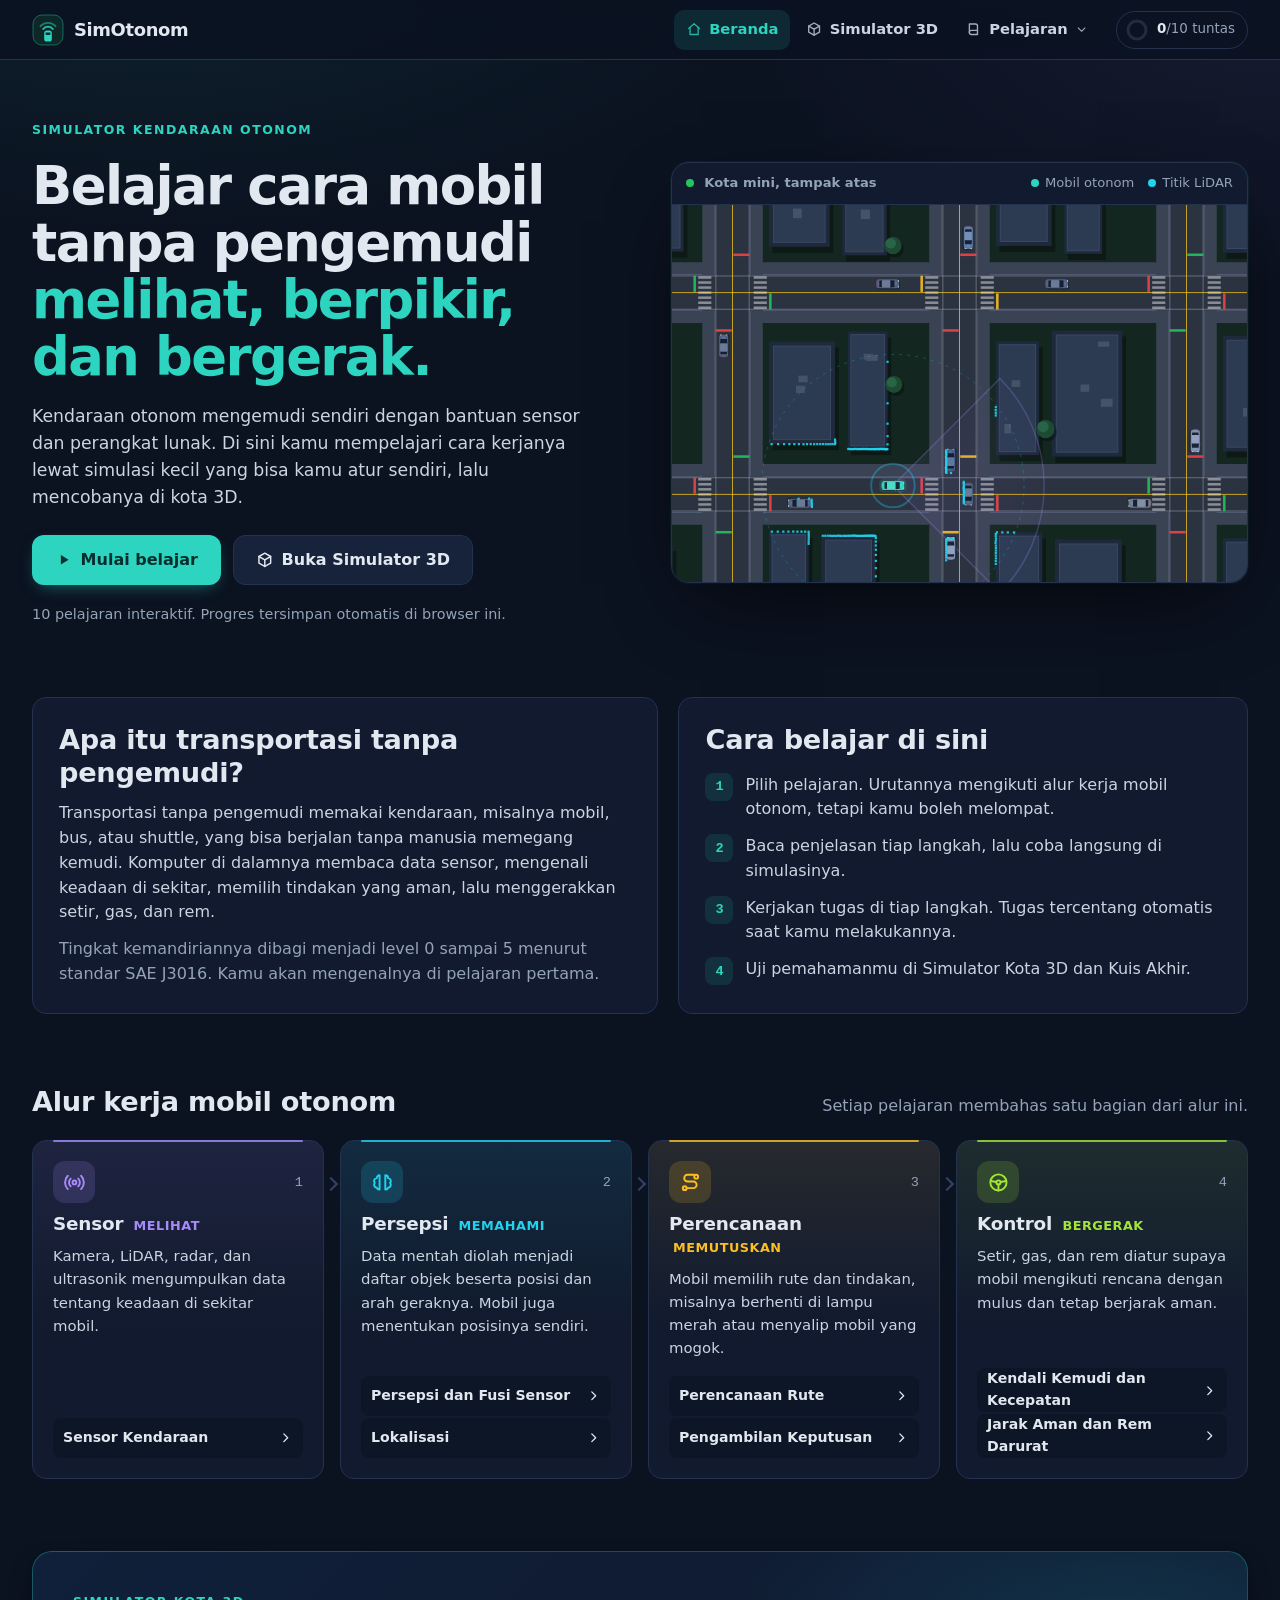
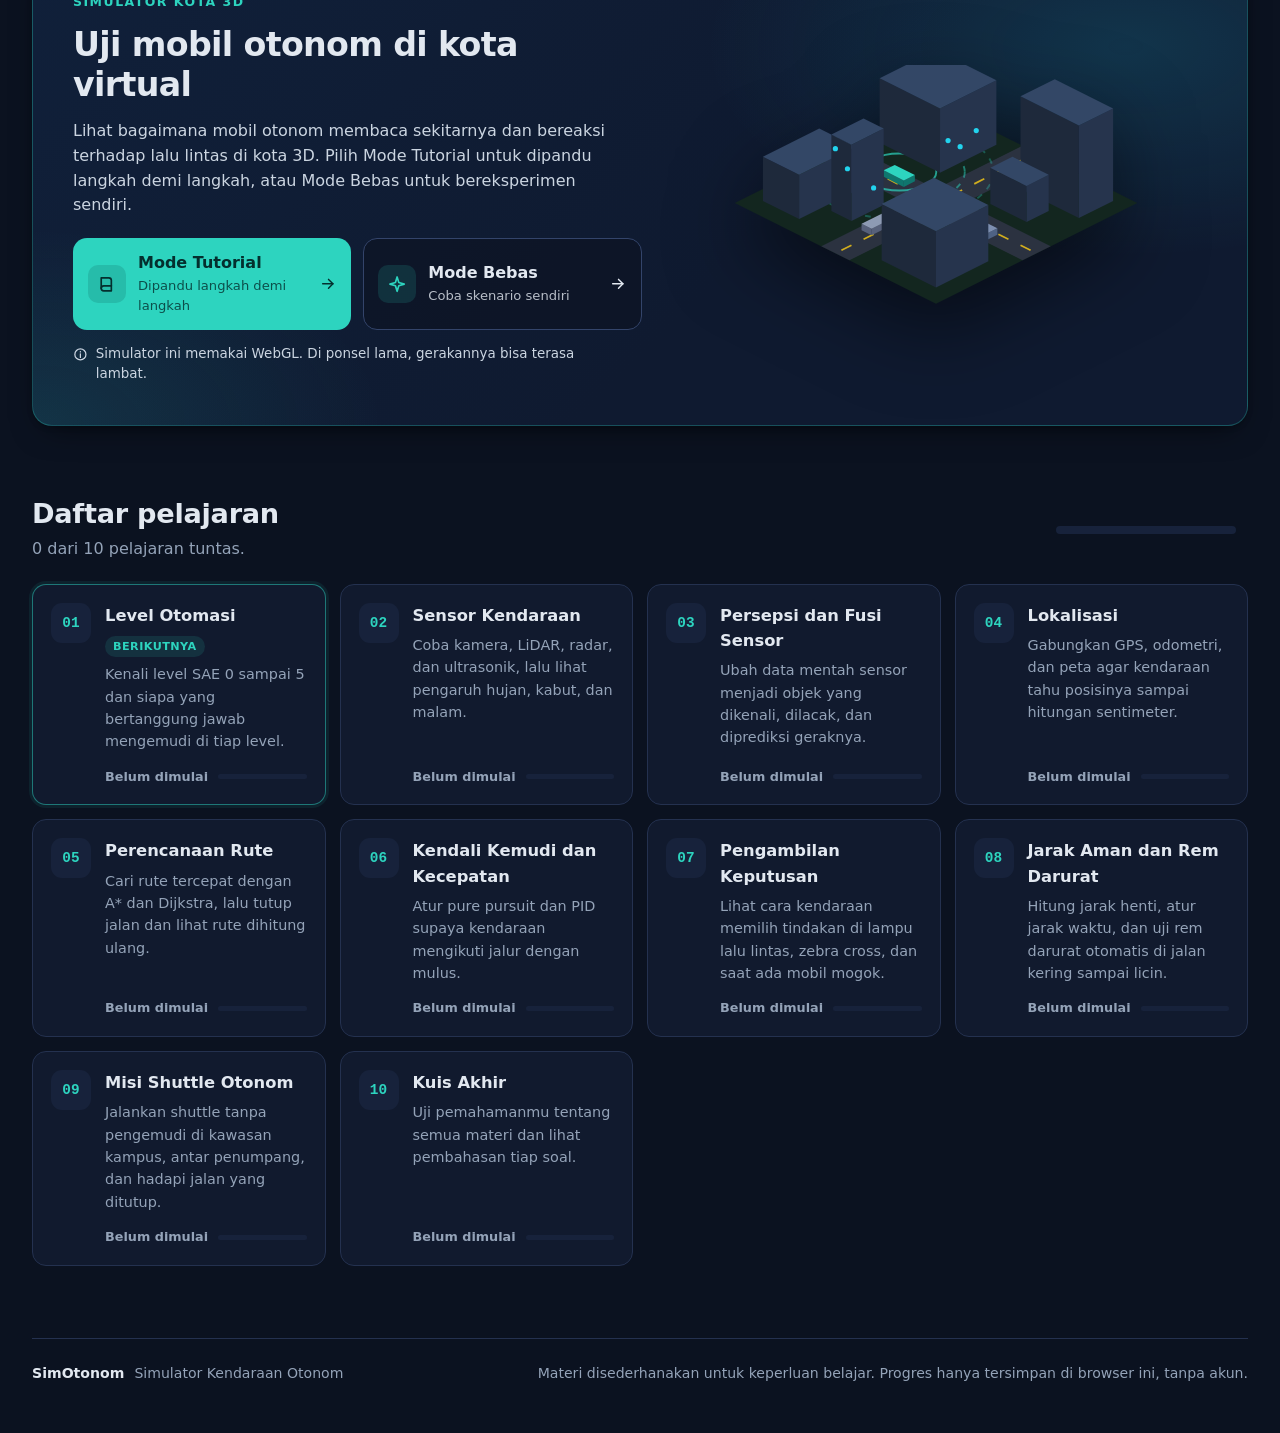
==== index.html @ 91563fdd "Tambah situs SimOtonom (tahap build awal) Situs statis tutorial simulator transportasi tanpa pengemu" ====
<!doctype html>
<html lang="id">
  <head>
    <meta charset="utf-8" />
    <meta name="viewport" content="width=device-width, initial-scale=1, viewport-fit=cover" />
    <title>SimOtonom · Simulator Kendaraan Otonom</title>
    <meta name="description" content="Belajar cara mobil tanpa pengemudi melihat, berpikir, dan bergerak lewat simulasi interaktif di browser." />
    <meta name="theme-color" content="#0b1220" />
    <meta name="color-scheme" content="dark" />
    <link rel="icon" type="image/svg+xml" href="favicon.svg" />
    <link rel="stylesheet" href="css/style.css" />
    <script type="module" src="js/main.js"></script>
  </head>
  <body data-route="home">
    <a class="skip-link" href="#main">Langsung ke konten</a>
    <header class="app-header" id="app-header"></header>
    <main class="app-main" id="main" tabindex="-1"></main>
    <div class="toast-region" id="toasts" aria-live="polite"></div>
    <noscript>
      <div class="noscript">SimOtonom butuh JavaScript. Aktifkan JavaScript di browser kamu lalu muat ulang halaman ini.</div>
    </noscript>
  </body>
</html>
---- css/style.css ----
/* SimOtonom: gaya bersama untuk seluruh situs.
   Tema gelap bergaya ruang kendali. Variabel di :root dipakai semua halaman dan pelajaran. */

:root {
  --bg: #0b1220;
  --panel: #111a2e;
  --raised: #17223b;
  --border: #24314f;
  --text: #e2e8f0;
  --muted: #94a3b8;
  --accent: #2dd4bf;
  --accent-ink: #042f2e;
  --warn: #f59e0b;
  --danger: #ef4444;
  --ok: #22c55e;
  --kamera: #a78bfa;
  --lidar: #22d3ee;
  --radar: #fbbf24;
  --ultrasonik: #a3e635;
  --radius: 14px;
  --radius-sm: 10px;
  --shadow: 0 12px 32px -14px rgba(0, 0, 0, 0.7), 0 2px 6px -2px rgba(0, 0, 0, 0.35);
  --font: system-ui, -apple-system, 'Segoe UI', Roboto, 'Helvetica Neue', Arial, sans-serif;
  --mono: ui-monospace, 'SF Mono', Menlo, Consolas, 'Liberation Mono', monospace;
  --header-h: 60px;

  /* turunan */
  --border-strong: #33446a;
  --text-soft: #cbd5e1;
  --accent-soft: rgba(45, 212, 191, 0.12);
  --page-pad: clamp(16px, 3vw, 32px);
  --content-w: 1320px;
}

/* ---------- dasar ---------- */

*,
*::before,
*::after {
  box-sizing: border-box;
}

html {
  -webkit-text-size-adjust: 100%;
  text-size-adjust: 100%;
  scroll-padding-top: calc(var(--header-h) + 12px);
}

body {
  margin: 0;
  min-height: 100dvh;
  background:
    radial-gradient(1100px 520px at 12% -8%, rgba(45, 212, 191, 0.09), transparent 60%),
    radial-gradient(900px 480px at 100% 0%, rgba(167, 139, 250, 0.07), transparent 60%),
    var(--bg);
  background-attachment: fixed;
  color: var(--text);
  font-family: var(--font);
  font-size: 16px;
  line-height: 1.55;
  -webkit-font-smoothing: antialiased;
  -moz-osx-font-smoothing: grayscale;
}

body[data-route='sim'] {
  overflow: hidden;
}

img,
svg,
canvas {
  display: block;
}

a {
  color: var(--accent);
  text-underline-offset: 3px;
}

button,
input,
select {
  font: inherit;
  color: inherit;
}

h1,
h2,
h3,
h4 {
  margin: 0;
  line-height: 1.2;
  letter-spacing: -0.01em;
}

p {
  margin: 0;
}

:focus-visible {
  outline: 2px solid var(--accent);
  outline-offset: 2px;
  border-radius: 6px;
}

h1:focus,
h2:focus,
.app-main:focus {
  outline: none;
}

::selection {
  background: rgba(45, 212, 191, 0.35);
}

.icon {
  flex: none;
  width: 1.1em;
  height: 1.1em;
}

.visually-hidden {
  position: absolute !important;
  width: 1px;
  height: 1px;
  padding: 0;
  margin: -1px;
  overflow: hidden;
  clip: rect(0 0 0 0);
  white-space: nowrap;
  border: 0;
}

.muted {
  color: var(--muted);
}

.mono {
  font-family: var(--mono);
}

.text-accent {
  color: var(--accent);
}

.eyebrow {
  font-size: 0.78rem;
  font-weight: 700;
  letter-spacing: 0.12em;
  text-transform: uppercase;
  color: var(--accent);
}

kbd {
  display: inline-flex;
  align-items: center;
  justify-content: center;
  min-width: 1.6em;
  padding: 1px 6px;
  border: 1px solid var(--border-strong);
  border-bottom-width: 2px;
  border-radius: 6px;
  background: rgba(11, 18, 32, 0.6);
  color: var(--text-soft);
  font-family: var(--mono);
  font-size: 0.74rem;
  line-height: 1.4;
}

.skip-link {
  position: absolute;
  left: 12px;
  top: -60px;
  z-index: 200;
  padding: 10px 14px;
  border-radius: var(--radius-sm);
  background: var(--accent);
  color: var(--accent-ink);
  font-weight: 700;
  text-decoration: none;
}

.skip-link:focus {
  top: 10px;
}

.noscript {
  margin: 40px auto;
  max-width: 520px;
  padding: 20px;
  border: 1px solid var(--border);
  border-radius: var(--radius);
  background: var(--panel);
  text-align: center;
}

/* ---------- tombol ---------- */

.btn {
  display: inline-flex;
  align-items: center;
  justify-content: center;
  gap: 8px;
  min-height: 40px;
  padding: 0 16px;
  border: 1px solid transparent;
  border-radius: var(--radius-sm);
  background: none;
  font-size: 0.94rem;
  font-weight: 600;
  line-height: 1.1;
  text-decoration: none;
  white-space: nowrap;
  cursor: pointer;
  user-select: none;
  -webkit-user-select: none;
  -webkit-tap-highlight-color: transparent;
  transition:
    background-color 0.15s ease,
    border-color 0.15s ease,
    color 0.15s ease,
    transform 0.1s ease,
    box-shadow 0.15s ease;
}

.btn:active:not(:disabled) {
  transform: translateY(1px);
}

.btn:disabled {
  opacity: 0.45;
  cursor: not-allowed;
}

.btn-primary {
  background: var(--accent);
  color: var(--accent-ink);
  box-shadow: 0 6px 18px -8px rgba(45, 212, 191, 0.65);
}

.btn-primary:hover:not(:disabled) {
  background: #5eead4;
}

.btn-secondary {
  background: var(--raised);
  border-color: var(--border);
  color: var(--text);
}

.btn-secondary:hover:not(:disabled) {
  border-color: var(--border-strong);
  background: #1c2946;
}

.btn-ghost {
  color: var(--text-soft);
}

.btn-ghost:hover:not(:disabled) {
  background: var(--raised);
  color: var(--text);
}

.btn-danger {
  background: rgba(239, 68, 68, 0.12);
  border-color: rgba(239, 68, 68, 0.4);
  color: #fca5a5;
}

.btn-danger:hover:not(:disabled) {
  background: rgba(239, 68, 68, 0.2);
}

.btn-sm {
  padding: 0 12px;
  font-size: 0.86rem;
}

.btn-lg {
  min-height: 50px;
  padding: 0 22px;
  font-size: 1rem;
  border-radius: 12px;
}

.btn kbd {
  margin-left: 2px;
}

.btn-hold {
  touch-action: none;
}

.btn-hold.is-held {
  border-color: var(--accent);
  background: var(--accent-soft);
  color: var(--accent);
}

.link-btn {
  padding: 0;
  border: 0;
  background: none;
  color: var(--text-soft);
  text-align: left;
  cursor: pointer;
  text-decoration: underline;
  text-decoration-color: rgba(148, 163, 184, 0.4);
  text-underline-offset: 3px;
}

.link-btn:hover {
  color: var(--accent);
}

/* ---------- header ---------- */

.app-header {
  position: sticky;
  top: 0;
  z-index: 60;
  height: var(--header-h);
  border-bottom: 1px solid var(--border);
  background: rgba(11, 18, 32, 0.86);
  backdrop-filter: saturate(150%) blur(12px);
  -webkit-backdrop-filter: saturate(150%) blur(12px);
}

.header-inner {
  display: flex;
  align-items: center;
  gap: 16px;
  height: 100%;
  max-width: 1560px;
  margin: 0 auto;
  padding: 0 var(--page-pad);
}

.brand {
  display: inline-flex;
  align-items: center;
  gap: 10px;
  flex: none;
  min-height: 40px;
  color: var(--text);
  text-decoration: none;
}

.brand-name {
  font-size: 1.12rem;
  font-weight: 800;
  letter-spacing: -0.02em;
}

.header-context {
  display: flex;
  align-items: center;
  gap: 8px;
  min-width: 0;
  flex: 1;
  padding-left: 16px;
  border-left: 1px solid var(--border);
  color: var(--muted);
  font-size: 0.88rem;
  white-space: nowrap;
}

.header-context:empty {
  border-left-color: transparent;
}

.crumb-title {
  overflow: hidden;
  text-overflow: ellipsis;
  color: var(--text);
  font-weight: 600;
}

.crumb-sep {
  opacity: 0.6;
}

.main-nav {
  display: flex;
  align-items: center;
  gap: 4px;
}

.nav-link {
  display: inline-flex;
  align-items: center;
  gap: 7px;
  min-height: 40px;
  padding: 0 12px;
  border: 0;
  border-radius: var(--radius-sm);
  background: none;
  color: var(--text-soft);
  font-size: 0.92rem;
  font-weight: 600;
  text-decoration: none;
  cursor: pointer;
}

.nav-link .icon {
  opacity: 0.8;
}

.nav-link:hover {
  background: var(--raised);
  color: var(--text);
}

.nav-link.is-active {
  background: var(--accent-soft);
  color: var(--accent);
}

.nav-lessons .icon-chevronDown {
  width: 0.9em;
  height: 0.9em;
  transition: transform 0.15s ease;
}

.nav-lessons[aria-expanded='true'] .icon-chevronDown {
  transform: rotate(180deg);
}

.header-progress {
  display: inline-flex;
  align-items: center;
  gap: 8px;
  flex: none;
  padding: 6px 12px 6px 8px;
  border: 1px solid var(--border);
  border-radius: 999px;
  color: var(--muted);
  font-size: 0.84rem;
}

.header-progress strong {
  color: var(--text);
}

.menu-toggle {
  display: none;
  align-items: center;
  justify-content: center;
  width: 44px;
  height: 44px;
  border: 1px solid var(--border);
  border-radius: var(--radius-sm);
  background: var(--raised);
  color: var(--text);
  font-size: 1.2rem;
  cursor: pointer;
}

.nav-panel {
  position: absolute;
  top: calc(var(--header-h) - 4px);
  right: var(--page-pad);
  width: 360px;
  max-height: calc(100dvh - var(--header-h) - 24px);
  overflow: auto;
  padding: 10px;
  border: 1px solid var(--border);
  border-radius: var(--radius);
  background: var(--panel);
  box-shadow: 0 24px 60px -12px rgba(0, 0, 0, 0.75);
  animation: pop-in 0.16s ease;
}

.nav-panel-links {
  display: none;
  padding-bottom: 8px;
  margin-bottom: 6px;
  border-bottom: 1px solid var(--border);
}

.nav-panel-link {
  display: flex;
  align-items: center;
  gap: 10px;
  min-height: 44px;
  padding: 0 10px;
  border-radius: var(--radius-sm);
  color: var(--text);
  font-weight: 600;
  text-decoration: none;
}

.nav-panel-link:hover {
  background: var(--raised);
}

.nav-panel-title {
  padding: 6px 10px 6px;
  color: var(--muted);
  font-size: 0.74rem;
  font-weight: 700;
  letter-spacing: 0.1em;
  text-transform: uppercase;
}

.nav-lesson-list {
  margin: 0;
  padding: 0;
  list-style: none;
}

.nav-lesson {
  display: flex;
  align-items: center;
  gap: 12px;
  min-height: 44px;
  padding: 6px 10px;
  border-radius: var(--radius-sm);
  color: var(--text-soft);
  text-decoration: none;
}

.nav-lesson:hover {
  background: var(--raised);
  color: var(--text);
}

.nav-lesson.is-current {
  background: var(--accent-soft);
  color: var(--accent);
}

.nav-lesson-num {
  display: grid;
  place-items: center;
  flex: none;
  width: 28px;
  height: 28px;
  border-radius: 8px;
  background: var(--raised);
  color: var(--muted);
  font-family: var(--mono);
  font-size: 0.76rem;
}

.nav-lesson.is-done .nav-lesson-num {
  background: rgba(34, 197, 94, 0.16);
  color: var(--ok);
}

.nav-lesson.is-progress .nav-lesson-num {
  box-shadow: inset 0 0 0 1.5px var(--accent);
  color: var(--accent);
}

.nav-lesson-title {
  font-size: 0.92rem;
  font-weight: 600;
}

/* ---------- tata letak halaman ---------- */

.app-main {
  display: block;
  min-height: calc(100dvh - var(--header-h));
}

.page {
  max-width: var(--content-w);
  margin: 0 auto;
  padding: 24px var(--page-pad) 48px;
}

.section {
  margin-top: 72px;
}

.section-head {
  display: flex;
  flex-wrap: wrap;
  align-items: flex-end;
  justify-content: space-between;
  gap: 12px 24px;
  margin-bottom: 22px;
}

.section-title {
  font-size: clamp(1.35rem, 2.2vw, 1.7rem);
  font-weight: 750;
}

.section-sub {
  margin-top: 6px;
  color: var(--muted);
}

/* ---------- beranda ---------- */

.hero {
  display: grid;
  grid-template-columns: minmax(0, 1.02fr) minmax(0, 1fr);
  gap: clamp(24px, 4vw, 56px);
  align-items: center;
  padding-top: clamp(12px, 3vw, 36px);
}

.hero-copy {
  display: flex;
  flex-direction: column;
  gap: 18px;
}

.hero-title {
  font-size: clamp(2rem, 4.2vw, 3.3rem);
  font-weight: 800;
  line-height: 1.08;
  letter-spacing: -0.03em;
  text-wrap: balance;
}

.hero-lead {
  max-width: 560px;
  color: var(--text-soft);
  font-size: 1.08rem;
}

.hero-actions {
  display: flex;
  flex-wrap: wrap;
  gap: 12px;
  margin-top: 6px;
}

.hero-meta {
  color: var(--muted);
  font-size: 0.9rem;
}

.ambient-frame {
  overflow: hidden;
  border: 1px solid var(--border);
  border-radius: 18px;
  background: var(--panel);
  box-shadow:
    0 30px 80px -30px rgba(0, 0, 0, 0.85),
    0 0 0 1px rgba(45, 212, 191, 0.06);
}

.ambient-bar {
  display: flex;
  align-items: center;
  gap: 10px;
  padding: 10px 14px;
  border-bottom: 1px solid var(--border);
  color: var(--muted);
  font-size: 0.82rem;
  font-weight: 600;
}

.ambient-keys {
  display: inline-flex;
  align-items: center;
  gap: 6px;
  margin-left: auto;
  font-weight: 500;
}

.key-dot {
  display: inline-block;
  width: 8px;
  height: 8px;
  margin-left: 8px;
  border-radius: 50%;
  background: var(--c);
}

.live-dot {
  width: 8px;
  height: 8px;
  border-radius: 50%;
  background: var(--ok);
  box-shadow: 0 0 0 0 rgba(34, 197, 94, 0.6);
  animation: live 2s infinite;
}

.ambient-stage {
  position: relative;
  aspect-ratio: 16 / 10.5;
  background: #13261f;
}

.about {
  display: grid;
  grid-template-columns: minmax(0, 1.1fr) minmax(0, 1fr);
  gap: 20px;
}

.about > div {
  display: flex;
  flex-direction: column;
  gap: 12px;
  padding: 26px;
  border: 1px solid var(--border);
  border-radius: var(--radius);
  background: var(--panel);
}

.about-text p {
  color: var(--text-soft);
}

.about-text p.muted {
  color: var(--muted);
}

.howto-list {
  display: flex;
  flex-direction: column;
  gap: 12px;
  margin: 4px 0 0;
  padding: 0;
  list-style: none;
}

.howto-list li {
  display: flex;
  gap: 12px;
  color: var(--text-soft);
}

.howto-num {
  display: grid;
  place-items: center;
  flex: none;
  width: 28px;
  height: 28px;
  border-radius: 8px;
  background: var(--accent-soft);
  color: var(--accent);
  font-family: var(--mono);
  font-size: 0.85rem;
  font-weight: 700;
}

.pipeline {
  display: grid;
  grid-template-columns: repeat(4, minmax(0, 1fr));
  gap: 16px;
  margin: 0;
  padding: 0;
  list-style: none;
  counter-reset: pipe;
}

.pipe-step {
  position: relative;
  display: flex;
  flex-direction: column;
  gap: 10px;
  padding: 20px;
  border: 1px solid var(--border);
  border-radius: var(--radius);
  background: linear-gradient(180deg, color-mix(in srgb, var(--c) 9%, var(--panel)), var(--panel) 55%);
}

.pipe-step::before {
  content: '';
  position: absolute;
  top: -1px;
  left: 20px;
  right: 20px;
  height: 2px;
  border-radius: 2px;
  background: var(--c);
  opacity: 0.8;
}

.pipe-step:not(:last-child)::after {
  content: '';
  position: absolute;
  top: 38px;
  right: -13px;
  z-index: 1;
  width: 10px;
  height: 10px;
  border-top: 2px solid var(--border-strong);
  border-right: 2px solid var(--border-strong);
  transform: rotate(45deg);
}

.pipe-top {
  display: flex;
  align-items: center;
  justify-content: space-between;
}

.pipe-icon {
  display: grid;
  place-items: center;
  width: 42px;
  height: 42px;
  border-radius: 12px;
  background: color-mix(in srgb, var(--c) 16%, transparent);
  color: var(--c);
  font-size: 1.3rem;
}

.pipe-index {
  color: var(--muted);
  font-family: var(--mono);
  font-size: 0.85rem;
}

.pipe-title {
  font-size: 1.15rem;
  font-weight: 750;
}

.pipe-verb {
  margin-left: 4px;
  color: var(--c);
  font-size: 0.8rem;
  font-weight: 600;
  letter-spacing: 0.04em;
  text-transform: uppercase;
}

.pipe-text {
  color: var(--text-soft);
  font-size: 0.93rem;
}

.pipe-links {
  display: flex;
  flex-direction: column;
  gap: 2px;
  margin-top: auto;
  padding-top: 6px;
}

.pipe-links a {
  display: inline-flex;
  align-items: center;
  justify-content: space-between;
  gap: 6px;
  min-height: 40px;
  padding: 0 10px;
  border-radius: 8px;
  background: rgba(11, 18, 32, 0.45);
  color: var(--text);
  font-size: 0.88rem;
  font-weight: 600;
  text-decoration: none;
}

.pipe-links a:hover {
  background: var(--raised);
  color: var(--c);
}

.sim-card {
  position: relative;
  display: grid;
  grid-template-columns: minmax(0, 1.05fr) minmax(0, 1fr);
  gap: 24px;
  align-items: center;
  overflow: hidden;
  padding: clamp(22px, 3.5vw, 40px);
  border: 1px solid rgba(45, 212, 191, 0.28);
  border-radius: 20px;
  background:
    radial-gradient(600px 300px at 90% 20%, rgba(34, 211, 238, 0.14), transparent 70%),
    radial-gradient(500px 280px at 0% 100%, rgba(45, 212, 191, 0.12), transparent 70%),
    linear-gradient(135deg, #10203a, #0f1a30 60%);
  box-shadow: var(--shadow);
}

.sim-card-copy {
  display: flex;
  flex-direction: column;
  gap: 14px;
}

.sim-card-title {
  font-size: clamp(1.5rem, 2.6vw, 2.1rem);
  font-weight: 800;
  letter-spacing: -0.02em;
}

.sim-card-copy > p:not(.eyebrow) {
  color: var(--text-soft);
  max-width: 540px;
}

.sim-card-actions {
  display: grid;
  grid-template-columns: repeat(2, minmax(0, 1fr));
  gap: 12px;
  margin-top: 6px;
}

.mode-btn {
  display: flex;
  align-items: center;
  gap: 12px;
  min-height: 64px;
  padding: 12px 14px;
  border: 1px solid var(--border-strong);
  border-radius: 14px;
  background: rgba(11, 18, 32, 0.55);
  color: var(--text);
  text-decoration: none;
  transition:
    border-color 0.15s ease,
    background-color 0.15s ease,
    transform 0.15s ease;
}

.mode-btn:hover {
  border-color: var(--accent);
  transform: translateY(-1px);
}

.mode-btn.is-primary {
  border-color: transparent;
  background: var(--accent);
  color: var(--accent-ink);
}

.mode-btn.is-primary:hover {
  background: #5eead4;
}

.mode-icon {
  display: grid;
  place-items: center;
  flex: none;
  width: 38px;
  height: 38px;
  border-radius: 10px;
  background: rgba(45, 212, 191, 0.14);
  color: var(--accent);
  font-size: 1.15rem;
}

.mode-btn.is-primary .mode-icon {
  background: rgba(4, 47, 46, 0.15);
  color: var(--accent-ink);
}

.mode-text {
  display: flex;
  flex-direction: column;
  flex: 1;
  min-width: 0;
}

.mode-title {
  font-weight: 750;
}

.mode-sub {
  font-size: 0.82rem;
  opacity: 0.8;
}

.sim-card-note {
  display: flex;
  gap: 8px;
  align-items: flex-start;
  color: var(--muted);
  font-size: 0.84rem;
}

.sim-card-note .icon {
  margin-top: 3px;
}

.sim-card-art {
  display: grid;
  place-items: center;
}

.iso-city {
  width: 100%;
  max-width: 460px;
  height: auto;
  filter: drop-shadow(0 30px 40px rgba(0, 0, 0, 0.5));
}

.lessons-head {
  align-items: center;
}

.lessons-tools {
  display: flex;
  flex-wrap: wrap;
  align-items: center;
  gap: 12px;
}

.overall-bar {
  width: 180px;
  height: 8px;
  overflow: hidden;
  border-radius: 99px;
  background: var(--raised);
}

.overall-bar i {
  display: block;
  height: 100%;
  border-radius: inherit;
  background: linear-gradient(90deg, var(--accent), #5eead4);
  transition: width 0.4s ease;
}

.reset-wrap {
  display: flex;
  flex-wrap: wrap;
  align-items: center;
  gap: 8px;
}

.reset-q {
  color: var(--text-soft);
  font-size: 0.9rem;
}

.lesson-grid {
  display: grid;
  grid-template-columns: repeat(auto-fill, minmax(280px, 1fr));
  gap: 14px;
  margin: 0;
  padding: 0;
  list-style: none;
}

.lesson-card {
  display: flex;
  gap: 14px;
  height: 100%;
  padding: 18px;
  border: 1px solid var(--border);
  border-radius: var(--radius);
  background: var(--panel);
  color: var(--text);
  text-decoration: none;
  transition:
    border-color 0.15s ease,
    transform 0.15s ease,
    background-color 0.15s ease;
}

.lesson-card:hover {
  border-color: var(--border-strong);
  background: #13203a;
  transform: translateY(-2px);
}

.lesson-card.is-next {
  border-color: rgba(45, 212, 191, 0.5);
  box-shadow: 0 0 0 3px rgba(45, 212, 191, 0.08);
}

.lesson-num {
  display: grid;
  place-items: center;
  flex: none;
  width: 40px;
  height: 40px;
  border-radius: 11px;
  background: var(--raised);
  color: var(--accent);
  font-family: var(--mono);
  font-size: 0.9rem;
  font-weight: 700;
}

.lesson-card.is-done .lesson-num {
  background: rgba(34, 197, 94, 0.15);
  color: var(--ok);
  font-size: 1.1rem;
}

.lesson-body {
  display: flex;
  flex-direction: column;
  gap: 6px;
  min-width: 0;
  flex: 1;
}

.lesson-card-title {
  display: flex;
  flex-wrap: wrap;
  align-items: center;
  gap: 8px;
  font-size: 1.02rem;
  font-weight: 700;
}

.next-badge {
  padding: 2px 8px;
  border-radius: 99px;
  background: var(--accent-soft);
  color: var(--accent);
  font-size: 0.7rem;
  font-weight: 700;
  letter-spacing: 0.04em;
  text-transform: uppercase;
}

.lesson-summary {
  color: var(--muted);
  font-size: 0.9rem;
}

.lesson-status {
  display: flex;
  align-items: center;
  gap: 10px;
  margin-top: auto;
  padding-top: 8px;
  color: var(--muted);
  font-size: 0.8rem;
  font-weight: 600;
}

.lesson-card.is-done .status-text {
  color: var(--ok);
}

.lesson-card.is-progress .status-text {
  color: var(--accent);
}

.mini-bar {
  flex: 1;
  height: 5px;
  overflow: hidden;
  border-radius: 99px;
  background: var(--raised);
}

.mini-bar i {
  display: block;
  height: 100%;
  border-radius: inherit;
  background: var(--accent);
}

.lesson-card.is-done .mini-bar i {
  background: var(--ok);
}

.app-footer {
  display: flex;
  flex-wrap: wrap;
  align-items: center;
  justify-content: space-between;
  gap: 12px 24px;
  margin-top: 72px;
  padding-top: 24px;
  border-top: 1px solid var(--border);
  color: var(--muted);
  font-size: 0.88rem;
}

.footer-brand {
  display: flex;
  gap: 10px;
  align-items: baseline;
}

.footer-brand strong {
  color: var(--text);
}

/* ---------- halaman pelajaran ---------- */

.page-lesson {
  max-width: 1560px;
  padding-top: 20px;
}

.lesson-layout {
  display: grid;
  grid-template-columns: 380px minmax(0, 1fr);
  grid-template-areas:
    'head sim'
    'card sim';
  grid-template-rows: auto 1fr;
  gap: 16px 24px;
  align-items: start;
}

.lesson-head {
  grid-area: head;
  display: flex;
  flex-direction: column;
  gap: 6px;
}

.lesson-title {
  font-size: 1.6rem;
  font-weight: 800;
  letter-spacing: -0.02em;
}

.lesson-progress {
  display: flex;
  align-items: center;
  gap: 10px;
  margin-top: 4px;
  color: var(--muted);
  font-size: 0.84rem;
}

.lesson-progress .bar {
  flex: 1;
  max-width: 160px;
  height: 6px;
  overflow: hidden;
  border-radius: 99px;
  background: var(--raised);
}

.lesson-progress .bar i {
  display: block;
  width: 0;
  height: 100%;
  border-radius: inherit;
  background: var(--accent);
  transition: width 0.4s ease;
}

.lesson-intro {
  margin-top: 8px;
}

.sim-area {
  grid-area: sim;
  display: flex;
  flex-direction: column;
  gap: 12px;
  min-width: 0;
}

.step-panel {
  grid-area: card;
  position: sticky;
  top: calc(var(--header-h) + 16px);
  max-height: calc(100dvh - var(--header-h) - 32px);
  overflow: auto;
  border-radius: var(--radius);
  scrollbar-width: thin;
}

.stage {
  position: relative;
  height: clamp(340px, calc(100dvh - var(--header-h) - 300px), 680px);
  overflow: hidden;
  border: 1px solid var(--border);
  border-radius: var(--radius);
  background: #13261f;
  box-shadow: var(--shadow);
  isolation: isolate;
}

.stage.stage-flow {
  height: auto;
  min-height: 200px;
  overflow: visible;
  border: 0;
  background: none;
  box-shadow: none;
}

.stage-loading {
  display: grid;
  place-items: center;
  background: linear-gradient(110deg, #111a2e 30%, #17223b 50%, #111a2e 70%);
  background-size: 200% 100%;
  animation: shimmer 1.4s linear infinite;
}

.stage-message {
  display: inline-flex;
  align-items: center;
  gap: 10px;
  color: var(--muted);
  font-weight: 600;
}

.spinner {
  width: 18px;
  height: 18px;
  border: 2px solid rgba(148, 163, 184, 0.3);
  border-top-color: var(--accent);
  border-radius: 50%;
  animation: spin 0.8s linear infinite;
}

.sim-canvas {
  position: absolute;
  inset: 0;
  z-index: 0;
  width: 100%;
  height: 100%;
}

.hud {
  position: absolute;
  top: 10px;
  left: 10px;
  right: 10px;
  z-index: 2;
  display: flex;
  flex-wrap: wrap;
  gap: 6px;
  pointer-events: none;
}

.hud:empty {
  display: none;
}

.hud-chip {
  display: inline-flex;
  align-items: center;
  gap: 7px;
  max-width: 100%;
  padding: 5px 11px;
  border: 1px solid rgba(148, 163, 184, 0.2);
  border-radius: 999px;
  background: rgba(11, 18, 32, 0.82);
  backdrop-filter: blur(6px);
  -webkit-backdrop-filter: blur(6px);
  font-size: 0.8rem;
  line-height: 1.3;
}

.hud-chip[hidden] {
  display: none;
}

.hud-chip::before {
  content: '';
  width: 7px;
  height: 7px;
  border-radius: 50%;
  background: var(--tone, var(--muted));
}

.hud-label {
  color: var(--muted);
}

.hud-value {
  color: var(--text);
  font-family: var(--mono);
  font-weight: 600;
}

.hud-chip[data-tone='warn'] .hud-value {
  color: var(--warn);
}

.hud-chip[data-tone='danger'] .hud-value {
  color: #fca5a5;
}

.hud-chip[data-tone='ok'] .hud-value {
  color: var(--ok);
}

.stage-badge {
  position: absolute;
  right: 10px;
  bottom: 10px;
  z-index: 3;
  display: inline-flex;
  align-items: center;
  gap: 6px;
  padding: 6px 12px;
  border-radius: 999px;
  background: rgba(245, 158, 11, 0.16);
  border: 1px solid rgba(245, 158, 11, 0.45);
  color: #fcd34d;
  font-size: 0.8rem;
  font-weight: 700;
  pointer-events: none;
}

.stage-badge[hidden],
.stage-error[hidden] {
  display: none;
}

.stage-error {
  position: absolute;
  inset: 0;
  z-index: 4;
  display: grid;
  place-items: center;
  padding: 20px;
  background: rgba(11, 18, 32, 0.72);
  backdrop-filter: blur(3px);
}

.stage-error-card {
  display: flex;
  gap: 10px;
  align-items: flex-start;
  max-width: 420px;
  padding: 16px 18px;
  border: 1px solid rgba(239, 68, 68, 0.45);
  border-radius: var(--radius-sm);
  background: var(--panel);
  color: var(--text);
}

.stage-error-card .icon {
  margin-top: 3px;
  color: var(--danger);
}

.sim-bar {
  display: flex;
  flex-wrap: wrap;
  align-items: center;
  justify-content: space-between;
  gap: 10px 16px;
}

.sim-status {
  flex: 1 1 280px;
  min-width: 0;
  /* tinggi tetap dua baris supaya panel di bawahnya tidak bergeser saat teks berubah */
  display: -webkit-box;
  min-height: calc(2 * 1.45em);
  overflow: hidden;
  color: var(--text-soft);
  font-size: 0.92rem;
  line-height: 1.45;
  -webkit-box-orient: vertical;
  -webkit-line-clamp: 2;
  line-clamp: 2;
}

.sim-status::before {
  content: '';
  display: inline-block;
  width: 7px;
  height: 7px;
  margin-right: 8px;
  border-radius: 50%;
  background: var(--accent);
  vertical-align: 2px;
}

.sim-buttons {
  display: flex;
  flex-wrap: wrap;
  align-items: center;
  gap: 8px;
}

.speed-wrap .seg {
  min-width: 170px;
}

.step-jump {
  display: none;
}

.controls {
  display: grid;
  grid-template-columns: repeat(auto-fit, minmax(250px, 1fr));
  gap: 12px;
  align-items: start;
}

.controls:empty {
  display: none;
}

/* ---------- kartu langkah ---------- */

.step-card {
  display: flex;
  flex-direction: column;
  gap: 14px;
  padding: 20px;
  border: 1px solid var(--border);
  border-radius: var(--radius);
  background: var(--panel);
  box-shadow: var(--shadow);
}

.step-intro {
  padding-bottom: 14px;
  border-bottom: 1px solid var(--border);
  color: var(--text-soft);
}

.step-meta {
  display: flex;
  flex-wrap: wrap;
  align-items: center;
  justify-content: space-between;
  gap: 10px;
}

.step-count {
  color: var(--accent);
  font-size: 0.78rem;
  font-weight: 700;
  letter-spacing: 0.1em;
  text-transform: uppercase;
}

.step-dots {
  display: flex;
  gap: 2px;
  margin: 0;
  padding: 0;
  list-style: none;
}

.step-dot {
  position: relative;
  width: 22px;
  height: 28px;
  padding: 0;
  border: 0;
  background: none;
  cursor: pointer;
}

.step-dot::before {
  content: '';
  position: absolute;
  top: 50%;
  left: 50%;
  width: 10px;
  height: 10px;
  border: 2px solid var(--border-strong);
  border-radius: 50%;
  background: var(--panel);
  transform: translate(-50%, -50%);
  transition:
    background-color 0.15s ease,
    border-color 0.15s ease,
    width 0.15s ease;
}

.step-dot.no-task::before {
  border-style: dotted;
}

.step-dot.is-done::before {
  border-color: var(--ok);
  background: var(--ok);
}

.step-dot.is-summary::before {
  border-radius: 3px;
}

.step-dot.is-current::before {
  width: 18px;
  border-color: var(--accent);
  border-radius: 99px;
  background: var(--accent);
}

.step-dot:hover::before {
  border-color: var(--accent);
}

.step-title {
  font-size: 1.28rem;
  font-weight: 750;
}

.prose {
  display: flex;
  flex-direction: column;
  gap: 10px;
  color: var(--text-soft);
  font-size: 0.97rem;
}

.prose p,
.prose ul,
.prose ol {
  margin: 0;
}

.prose ul,
.prose ol {
  display: flex;
  flex-direction: column;
  gap: 6px;
  padding-left: 1.2em;
}

.prose li::marker {
  color: var(--muted);
}

.prose strong {
  color: var(--text);
}

.prose em {
  color: var(--text);
}

.prose code {
  padding: 1px 5px;
  border-radius: 5px;
  background: var(--raised);
  font-family: var(--mono);
  font-size: 0.88em;
}

.prose .formula {
  padding: 10px 12px;
  border: 1px solid var(--border);
  border-radius: var(--radius-sm);
  background: var(--bg);
  color: var(--text);
  font-family: var(--mono);
  font-size: 0.9rem;
  overflow-x: auto;
}

.prose .note {
  padding: 10px 12px;
  border-left: 3px solid var(--accent);
  border-radius: 0 var(--radius-sm) var(--radius-sm) 0;
  background: var(--accent-soft);
  color: var(--text-soft);
}

.prose .note.is-warn {
  border-left-color: var(--warn);
  background: rgba(245, 158, 11, 0.1);
}

.chip {
  --c: var(--accent);
  display: inline-flex;
  align-items: center;
  gap: 5px;
  padding: 0 7px;
  border-radius: 6px;
  background: color-mix(in srgb, var(--c) 16%, transparent);
  color: var(--c);
  font-size: 0.9em;
  font-weight: 650;
  white-space: nowrap;
}

.chip::before {
  content: '';
  width: 6px;
  height: 6px;
  border-radius: 50%;
  background: var(--c);
}

.chip-kamera {
  --c: var(--kamera);
}
.chip-lidar {
  --c: var(--lidar);
}
.chip-radar {
  --c: var(--radar);
}
.chip-ultrasonik {
  --c: var(--ultrasonik);
}
.chip-ok {
  --c: var(--ok);
}
.chip-warn {
  --c: var(--warn);
}
.chip-danger {
  --c: #f87171;
}
.chip-accent {
  --c: var(--accent);
}

.task-box {
  display: flex;
  flex-direction: column;
  gap: 6px;
  padding: 12px 14px;
  border: 1px dashed rgba(45, 212, 191, 0.5);
  border-radius: 12px;
  background: rgba(45, 212, 191, 0.06);
}

.task-head {
  display: flex;
  align-items: center;
  gap: 8px;
}

.task-icon {
  display: grid;
  place-items: center;
  width: 24px;
  height: 24px;
  border-radius: 7px;
  background: var(--accent-soft);
  color: var(--accent);
}

.task-label {
  font-size: 0.78rem;
  font-weight: 800;
  letter-spacing: 0.1em;
  text-transform: uppercase;
}

.task-state {
  margin-left: auto;
  color: var(--muted);
  font-size: 0.8rem;
  font-weight: 600;
}

.task-text {
  color: var(--text);
  font-size: 0.95rem;
}

.task-box.is-done {
  border-style: solid;
  border-color: rgba(34, 197, 94, 0.55);
  background: rgba(34, 197, 94, 0.08);
}

.task-box.is-done .task-icon {
  background: var(--ok);
  color: #052e16;
}

.task-box.is-done .task-state {
  color: var(--ok);
}

.task-box.just-done {
  animation: task-pop 0.5s ease;
}

.step-nav {
  display: flex;
  justify-content: space-between;
  gap: 10px;
  padding-top: 4px;
}

.step-nav .btn {
  flex: 1;
}

.summary-tasks {
  padding: 12px 14px;
  border: 1px solid var(--border);
  border-radius: 12px;
  background: var(--bg);
}

.summary-tasks-title {
  margin-bottom: 8px;
  font-weight: 700;
}

.summary-tasks ul {
  display: flex;
  flex-direction: column;
  gap: 6px;
  margin: 0;
  padding: 0;
  list-style: none;
}

.summary-tasks li {
  display: flex;
  align-items: center;
  gap: 10px;
  min-height: 32px;
}

.summary-check {
  display: grid;
  place-items: center;
  flex: none;
  width: 20px;
  height: 20px;
  border: 2px solid var(--border-strong);
  border-radius: 6px;
  font-size: 0.8rem;
}

.summary-tasks li.is-done .summary-check {
  border-color: var(--ok);
  background: var(--ok);
  color: #052e16;
}

.next-hint {
  color: var(--muted);
  font-size: 0.86rem;
  text-align: right;
}

/* tata letak 'full' (misalnya kuis) */

.layout-full.no-steps .lesson-layout {
  grid-template-columns: minmax(0, 1fr);
  grid-template-areas:
    'head'
    'sim';
  max-width: 920px;
  margin: 0 auto;
}

/* ---------- halaman cadangan (pelajaran belum ada) ---------- */

.page-fallback,
.sim3d-fallback {
  display: grid;
  place-items: center;
  min-height: calc(100dvh - var(--header-h) - 80px);
}

.fallback-card {
  display: flex;
  flex-direction: column;
  align-items: center;
  gap: 12px;
  max-width: 560px;
  padding: clamp(24px, 5vw, 44px);
  border: 1px solid var(--border);
  border-radius: 20px;
  background: var(--panel);
  box-shadow: var(--shadow);
  text-align: center;
}

.fallback-icon {
  display: grid;
  place-items: center;
  width: 60px;
  height: 60px;
  margin-bottom: 4px;
  border-radius: 16px;
  background: var(--accent-soft);
  color: var(--accent);
  font-size: 1.8rem;
}

.fallback-title {
  font-size: clamp(1.5rem, 3vw, 2rem);
  font-weight: 800;
}

.fallback-lead {
  font-size: 1.1rem;
  font-weight: 650;
}

.fallback-note {
  margin-top: 6px;
  font-size: 0.88rem;
}

.fallback-actions {
  display: flex;
  flex-wrap: wrap;
  justify-content: center;
  gap: 10px;
  margin-top: 10px;
}

/* ---------- simulator 3D ---------- */

.sim3d-host {
  position: relative;
  height: calc(100dvh - var(--header-h));
  overflow: hidden;
  background: #070c16;
}

.sim3d-loading {
  display: flex;
  align-items: center;
  justify-content: center;
  gap: 12px;
  height: 100%;
  color: var(--muted);
  font-weight: 600;
}

.sim3d-fallback {
  height: 100%;
  min-height: 0;
  padding: 20px;
}

/* ---------- widget kontrol (dipakai lewat js/engine/ui.js) ---------- */

.ctl-group {
  display: flex;
  flex-direction: column;
  gap: 10px;
  min-width: 0;
  padding: 14px;
  border: 1px solid var(--border);
  border-radius: var(--radius);
  background: var(--panel);
}

.ctl-wide {
  grid-column: 1 / -1;
}

.ctl-title {
  color: var(--muted);
  font-size: 0.74rem;
  font-weight: 800;
  letter-spacing: 0.1em;
  text-transform: uppercase;
}

.ctl-hint,
.ctl-note {
  color: var(--muted);
  font-size: 0.84rem;
}

.ctl {
  min-width: 0;
}

.ctl-head {
  display: flex;
  align-items: baseline;
  justify-content: space-between;
  gap: 10px;
  margin-bottom: 6px;
  font-size: 0.9rem;
}

.ctl-head label,
.ctl-label {
  color: var(--text-soft);
  font-weight: 600;
}

.ctl-value {
  color: var(--text);
  font-family: var(--mono);
  font-size: 0.88rem;
  font-weight: 600;
}

.ctl-row {
  display: flex;
  flex-wrap: wrap;
  gap: 8px;
}

.ctl-row > .btn {
  flex: 1 1 auto;
}

.ctl-slider input[type='range'] {
  --fill: 50%;
  width: 100%;
  height: 28px;
  margin: 0;
  background: transparent;
  cursor: pointer;
  -webkit-appearance: none;
  appearance: none;
}

.ctl-slider input[type='range']::-webkit-slider-runnable-track {
  height: 6px;
  border-radius: 99px;
  background: linear-gradient(90deg, var(--accent) var(--fill), var(--raised) var(--fill));
}

.ctl-slider input[type='range']::-moz-range-track {
  height: 6px;
  border-radius: 99px;
  background: linear-gradient(90deg, var(--accent) var(--fill), var(--raised) var(--fill));
}

.ctl-slider input[type='range']::-webkit-slider-thumb {
  width: 20px;
  height: 20px;
  margin-top: -7px;
  border: 3px solid var(--bg);
  border-radius: 50%;
  background: var(--accent);
  box-shadow: 0 0 0 1px var(--accent);
  -webkit-appearance: none;
  appearance: none;
}

.ctl-slider input[type='range']::-moz-range-thumb {
  width: 16px;
  height: 16px;
  border: 3px solid var(--bg);
  border-radius: 50%;
  background: var(--accent);
}

.ctl-slider input[type='range']:disabled {
  opacity: 0.4;
  cursor: not-allowed;
}

.ctl-toggle {
  --dot: var(--accent);
  display: flex;
  align-items: center;
  gap: 10px;
  width: 100%;
  min-height: 46px;
  padding: 6px 10px 6px 12px;
  border: 1px solid var(--border);
  border-radius: var(--radius-sm);
  background: var(--raised);
  text-align: left;
  cursor: pointer;
  transition:
    border-color 0.15s ease,
    background-color 0.15s ease;
}

.ctl-toggle:hover {
  border-color: var(--border-strong);
}

.ctl-toggle.is-on {
  border-color: color-mix(in srgb, var(--dot) 55%, transparent);
  background: color-mix(in srgb, var(--dot) 10%, var(--raised));
}

.ctl-toggle:disabled {
  opacity: 0.45;
  cursor: not-allowed;
}

.toggle-dot {
  flex: none;
  width: 10px;
  height: 10px;
  border-radius: 50%;
  background: var(--dot);
  opacity: 0.5;
}

.ctl-toggle.is-on .toggle-dot {
  opacity: 1;
  box-shadow: 0 0 0 4px color-mix(in srgb, var(--dot) 25%, transparent);
}

.toggle-text {
  display: flex;
  flex-direction: column;
  flex: 1;
  min-width: 0;
  line-height: 1.25;
}

.toggle-label {
  font-weight: 650;
}

.toggle-hint {
  color: var(--muted);
  font-size: 0.78rem;
}

.toggle-hint:empty {
  display: none;
}

.switch {
  position: relative;
  flex: none;
  width: 38px;
  height: 22px;
  border-radius: 99px;
  background: #0b1220;
  box-shadow: inset 0 0 0 1px var(--border-strong);
  transition: background-color 0.15s ease;
}

.knob {
  position: absolute;
  top: 3px;
  left: 3px;
  width: 16px;
  height: 16px;
  border-radius: 50%;
  background: var(--muted);
  transition:
    transform 0.15s ease,
    background-color 0.15s ease;
}

.ctl-toggle.is-on .switch {
  background: color-mix(in srgb, var(--dot) 35%, #0b1220);
  box-shadow: inset 0 0 0 1px var(--dot);
}

.ctl-toggle.is-on .knob {
  transform: translateX(16px);
  background: var(--dot);
}

.seg {
  display: flex;
  flex-wrap: wrap;
  gap: 3px;
  padding: 3px;
  border: 1px solid var(--border);
  border-radius: 12px;
  background: var(--bg);
}

.seg-btn {
  display: inline-flex;
  align-items: center;
  justify-content: center;
  gap: 6px;
  flex: 1 1 auto;
  min-width: 0;
  min-height: 34px;
  padding: 0 6px;
  border: 0;
  border-radius: 9px;
  background: none;
  color: var(--muted);
  font-size: 0.88rem;
  font-weight: 650;
  white-space: nowrap;
  cursor: pointer;
  transition:
    background-color 0.15s ease,
    color 0.15s ease;
}

.seg-btn:hover:not(:disabled) {
  color: var(--text);
}

.seg-btn.is-active {
  background: var(--raised);
  color: var(--accent);
  box-shadow:
    0 1px 0 rgba(255, 255, 255, 0.04) inset,
    0 0 0 1px var(--border-strong);
}

.seg-btn:disabled {
  opacity: 0.45;
  cursor: not-allowed;
}

.readout-grid {
  display: grid;
  grid-template-columns: repeat(auto-fill, minmax(110px, 1fr));
  gap: 8px;
}

.readout {
  --tone: var(--text);
  display: flex;
  flex-direction: column;
  gap: 2px;
  min-width: 0;
  padding: 8px 10px;
  border: 1px solid var(--border);
  border-radius: var(--radius-sm);
  background: var(--bg);
}

.readout-label {
  color: var(--muted);
  font-size: 0.74rem;
  font-weight: 600;
}

.readout-value {
  overflow: hidden;
  color: var(--tone);
  font-family: var(--mono);
  font-size: 0.98rem;
  font-weight: 650;
  text-overflow: ellipsis;
  white-space: nowrap;
}

.readout-big .readout-value {
  font-size: 1.3rem;
}

.readout[data-tone='ok'] {
  --tone: var(--ok);
}
.readout[data-tone='warn'] {
  --tone: var(--warn);
}
.readout[data-tone='danger'] {
  --tone: #f87171;
}
.readout[data-tone='off'] {
  --tone: var(--muted);
}

.legend {
  display: flex;
  flex-wrap: wrap;
  gap: 6px 14px;
  margin: 0;
  padding: 0;
  list-style: none;
  color: var(--text-soft);
  font-size: 0.84rem;
}

.legend li {
  display: inline-flex;
  align-items: center;
  gap: 7px;
}

.legend-swatch {
  flex: none;
  width: 10px;
  height: 10px;
  border-radius: 50%;
  background: var(--sw);
}

.legend-swatch.is-square {
  border-radius: 3px;
}

.legend-swatch.is-line {
  width: 16px;
  height: 3px;
  border-radius: 2px;
}

.data-table-wrap {
  overflow-x: auto;
  border: 1px solid var(--border);
  border-radius: var(--radius-sm);
}

.data-table {
  width: 100%;
  border-collapse: collapse;
  font-size: 0.86rem;
}

.data-table th,
.data-table td {
  padding: 7px 10px;
  border-bottom: 1px solid rgba(36, 49, 79, 0.7);
  text-align: left;
  vertical-align: middle;
  white-space: nowrap;
}

.data-table thead th {
  position: sticky;
  top: 0;
  background: var(--raised);
  color: var(--muted);
  font-size: 0.76rem;
  font-weight: 700;
}

.data-table tbody th {
  color: var(--text);
  font-weight: 600;
}

.data-table tbody tr:last-child > * {
  border-bottom: 0;
}

.data-table .is-center {
  text-align: center;
}

.data-table .is-right {
  text-align: right;
}

.data-table .is-empty {
  padding: 14px;
  color: var(--muted);
  text-align: center;
  white-space: normal;
}

.data-table tr.is-selected > * {
  background: rgba(45, 212, 191, 0.08);
}

.ctl-callout {
  display: flex;
  gap: 10px;
  align-items: flex-start;
  padding: 10px 12px;
  border-radius: var(--radius-sm);
  background: var(--accent-soft);
  color: var(--text-soft);
  font-size: 0.88rem;
}

.ctl-callout .icon {
  margin-top: 2px;
  color: var(--accent);
}

.ctl-callout.is-warn {
  background: rgba(245, 158, 11, 0.1);
}

.ctl-callout.is-warn .icon {
  color: var(--warn);
}

.ctl-callout.is-ok {
  background: rgba(34, 197, 94, 0.1);
}

.ctl-callout.is-ok .icon {
  color: var(--ok);
}

.ctl-chart .chart-canvas {
  width: 100%;
  border: 1px solid var(--border);
  border-radius: var(--radius-sm);
  background: var(--bg);
}

.chart-legend {
  display: flex;
  flex-wrap: wrap;
  gap: 6px 14px;
  margin-top: 6px;
  color: var(--muted);
  font-size: 0.8rem;
}

.chart-key {
  display: inline-flex;
  align-items: center;
  gap: 6px;
}

.chart-key i {
  width: 12px;
  height: 3px;
  border-radius: 2px;
  background: var(--sw);
}

.chart-now {
  color: var(--text);
  font-family: var(--mono);
}

/* ---------- toast ---------- */

.toast-region {
  position: fixed;
  bottom: max(20px, env(safe-area-inset-bottom));
  left: 50%;
  z-index: 100;
  display: flex;
  flex-direction: column;
  gap: 8px;
  width: min(92vw, 440px);
  transform: translateX(-50%);
  pointer-events: none;
}

.toast {
  display: flex;
  align-items: flex-start;
  gap: 10px;
  padding: 12px 14px;
  border: 1px solid var(--border-strong);
  border-left: 3px solid var(--accent);
  border-radius: 12px;
  background: #16223c;
  box-shadow: 0 18px 40px -12px rgba(0, 0, 0, 0.7);
  font-size: 0.92rem;
  pointer-events: auto;
  cursor: pointer;
  animation: toast-in 0.25s ease;
}

.toast.is-ok {
  border-left-color: var(--ok);
}

.toast.is-warn {
  border-left-color: var(--warn);
}

.toast-icon {
  margin-top: 2px;
  color: var(--accent);
}

.toast.is-ok .toast-icon {
  color: var(--ok);
}

.toast.is-warn .toast-icon {
  color: var(--warn);
}

.toast.is-leaving {
  opacity: 0;
  transform: translateY(6px);
  transition:
    opacity 0.2s ease,
    transform 0.2s ease;
}

/* ---------- animasi ---------- */

@keyframes spin {
  to {
    transform: rotate(360deg);
  }
}

@keyframes shimmer {
  to {
    background-position: -200% 0;
  }
}

@keyframes live {
  0% {
    box-shadow: 0 0 0 0 rgba(34, 197, 94, 0.55);
  }
  70% {
    box-shadow: 0 0 0 8px rgba(34, 197, 94, 0);
  }
  100% {
    box-shadow: 0 0 0 0 rgba(34, 197, 94, 0);
  }
}

@keyframes pop-in {
  from {
    opacity: 0;
    transform: translateY(-4px);
  }
}

@keyframes toast-in {
  from {
    opacity: 0;
    transform: translateY(10px);
  }
}

@keyframes task-pop {
  0% {
    transform: scale(1);
  }
  40% {
    transform: scale(1.025);
    box-shadow: 0 0 0 6px rgba(34, 197, 94, 0.15);
  }
  100% {
    transform: scale(1);
    box-shadow: 0 0 0 0 rgba(34, 197, 94, 0);
  }
}

@media (prefers-reduced-motion: reduce) {
  *,
  *::before,
  *::after {
    animation-duration: 0.001ms !important;
    animation-iteration-count: 1 !important;
    transition-duration: 0.001ms !important;
    scroll-behavior: auto !important;
  }
}

/* ---------- responsif ---------- */

@media (max-width: 1180px) {
  .pipeline {
    grid-template-columns: repeat(2, minmax(0, 1fr));
  }

  .pipe-step:nth-child(2)::after {
    display: none;
  }

  .header-context {
    display: none;
  }

  .main-nav {
    margin-left: auto;
  }
}

@media (max-width: 1100px) {
  .lesson-layout {
    grid-template-columns: 340px minmax(0, 1fr);
  }
}

@media (max-width: 960px) {
  .hero,
  .about,
  .sim-card {
    grid-template-columns: minmax(0, 1fr);
  }

  .sim-card-art {
    order: -1;
  }

  .iso-city {
    max-width: 360px;
  }
}

@media (max-width: 900px) {
  .lesson-layout {
    grid-template-columns: minmax(0, 1fr);
    grid-template-areas:
      'head'
      'sim'
      'card';
    grid-template-rows: auto;
  }

  .step-panel {
    position: static;
    max-height: none;
    overflow: visible;
    scroll-margin-top: calc(var(--header-h) + 12px);
  }

  .stage {
    height: clamp(260px, 48vh, 400px);
  }

  .step-jump {
    display: inline-flex;
  }

  .sim-status {
    flex-basis: 100%;
    min-height: calc(3 * 1.45em);
    -webkit-line-clamp: 3;
    line-clamp: 3;
  }

  .lesson-title {
    font-size: 1.35rem;
  }
}

@media (max-width: 860px) {
  .main-nav,
  .header-progress-label {
    display: none;
  }

  .menu-toggle {
    display: inline-flex;
  }

  .header-progress {
    margin-left: auto;
  }

  .nav-panel {
    left: 8px;
    right: 8px;
    width: auto;
  }

  .nav-panel-links {
    display: block;
  }
}

@media (max-width: 600px) {
  :root {
    --header-h: 56px;
  }

  .page {
    padding-top: 16px;
  }

  .section {
    margin-top: 52px;
  }

  .pipeline {
    grid-template-columns: minmax(0, 1fr);
  }

  .pipe-step::after {
    display: none;
  }

  .sim-card-actions {
    grid-template-columns: minmax(0, 1fr);
  }

  .hero-actions .btn {
    flex: 1 1 100%;
  }

  .about > div {
    padding: 20px;
  }

  .ambient-keys {
    display: none;
  }

  .ambient-stage {
    aspect-ratio: 4 / 3.4;
  }

  .overall-bar {
    width: 120px;
  }

  .sim-buttons {
    width: 100%;
  }

  .speed-wrap {
    flex: 1;
  }

  .speed-wrap .seg {
    min-width: 0;
  }

  .step-card {
    padding: 16px;
  }

  .controls {
    grid-template-columns: minmax(0, 1fr);
  }

  .hud {
    top: 8px;
    left: 8px;
    right: 8px;
    gap: 4px;
  }

  .hud-chip {
    padding: 3px 9px;
    font-size: 0.72rem;
  }
}
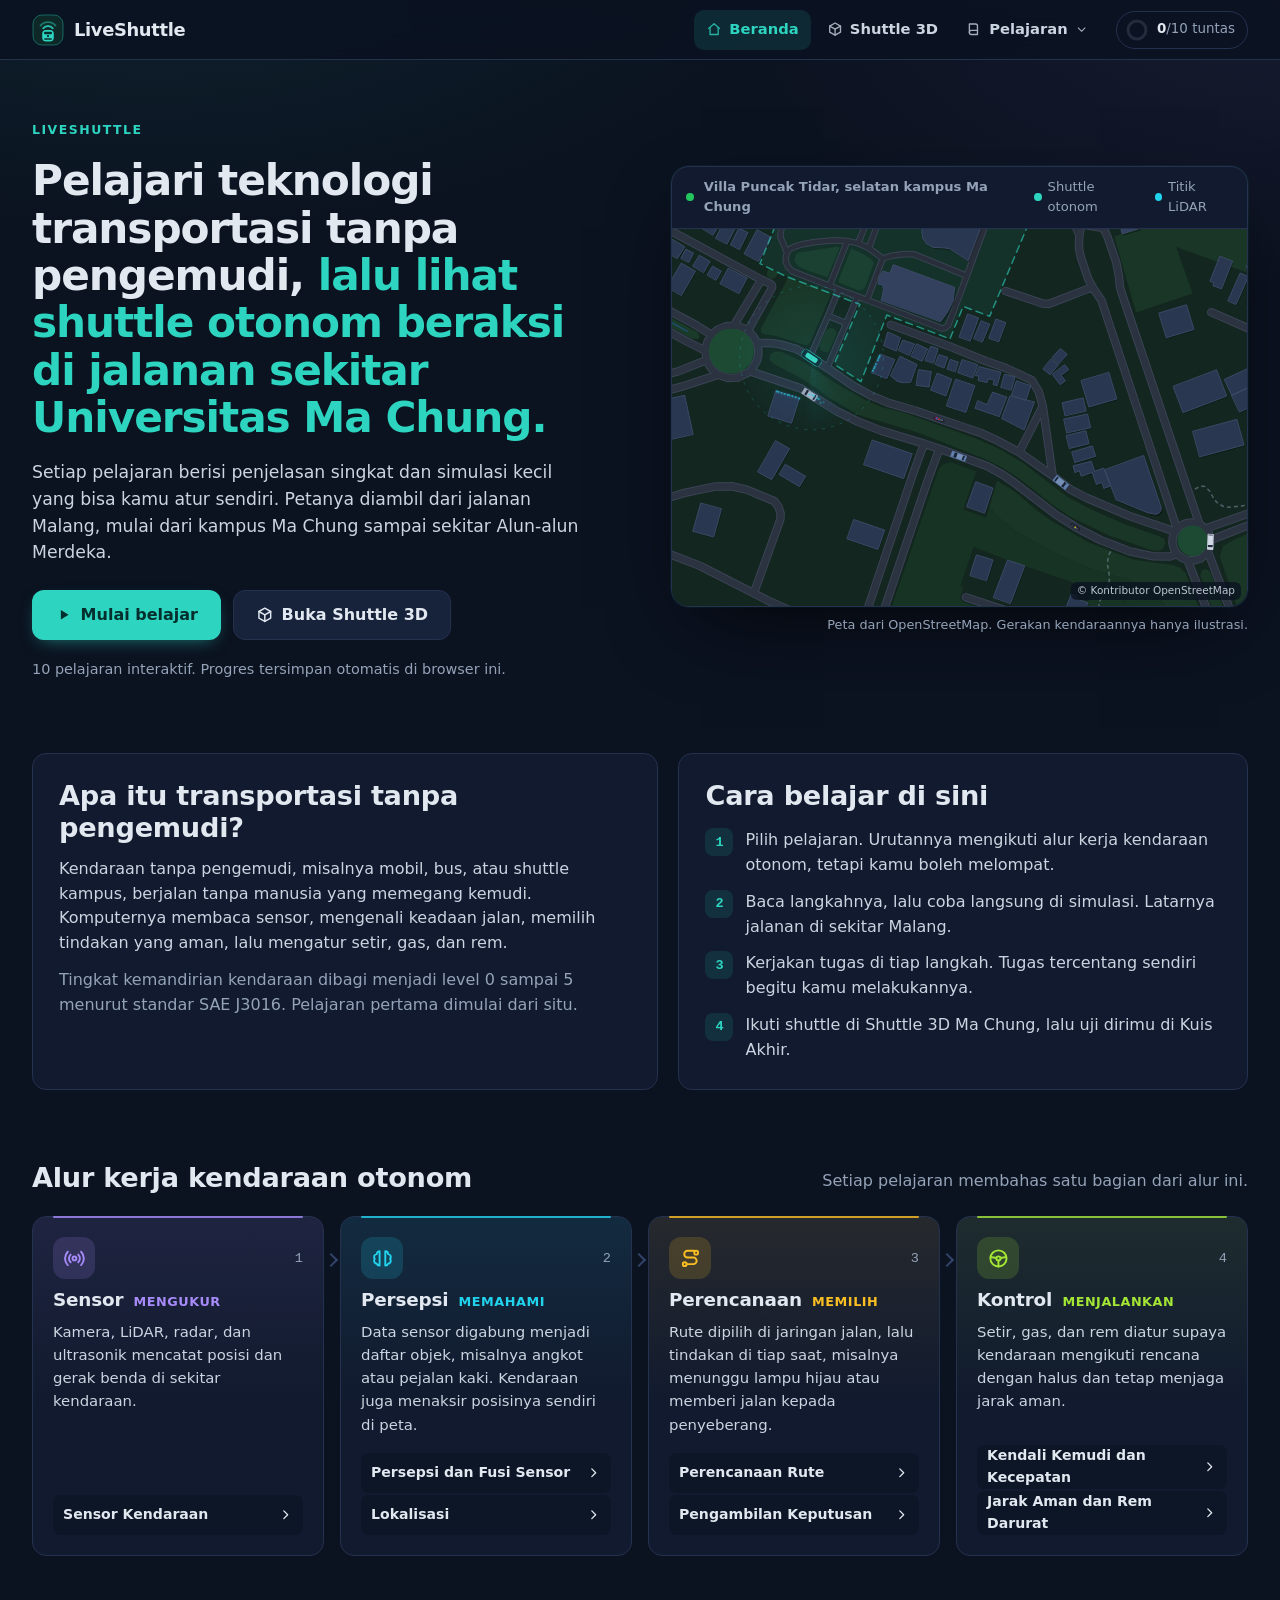
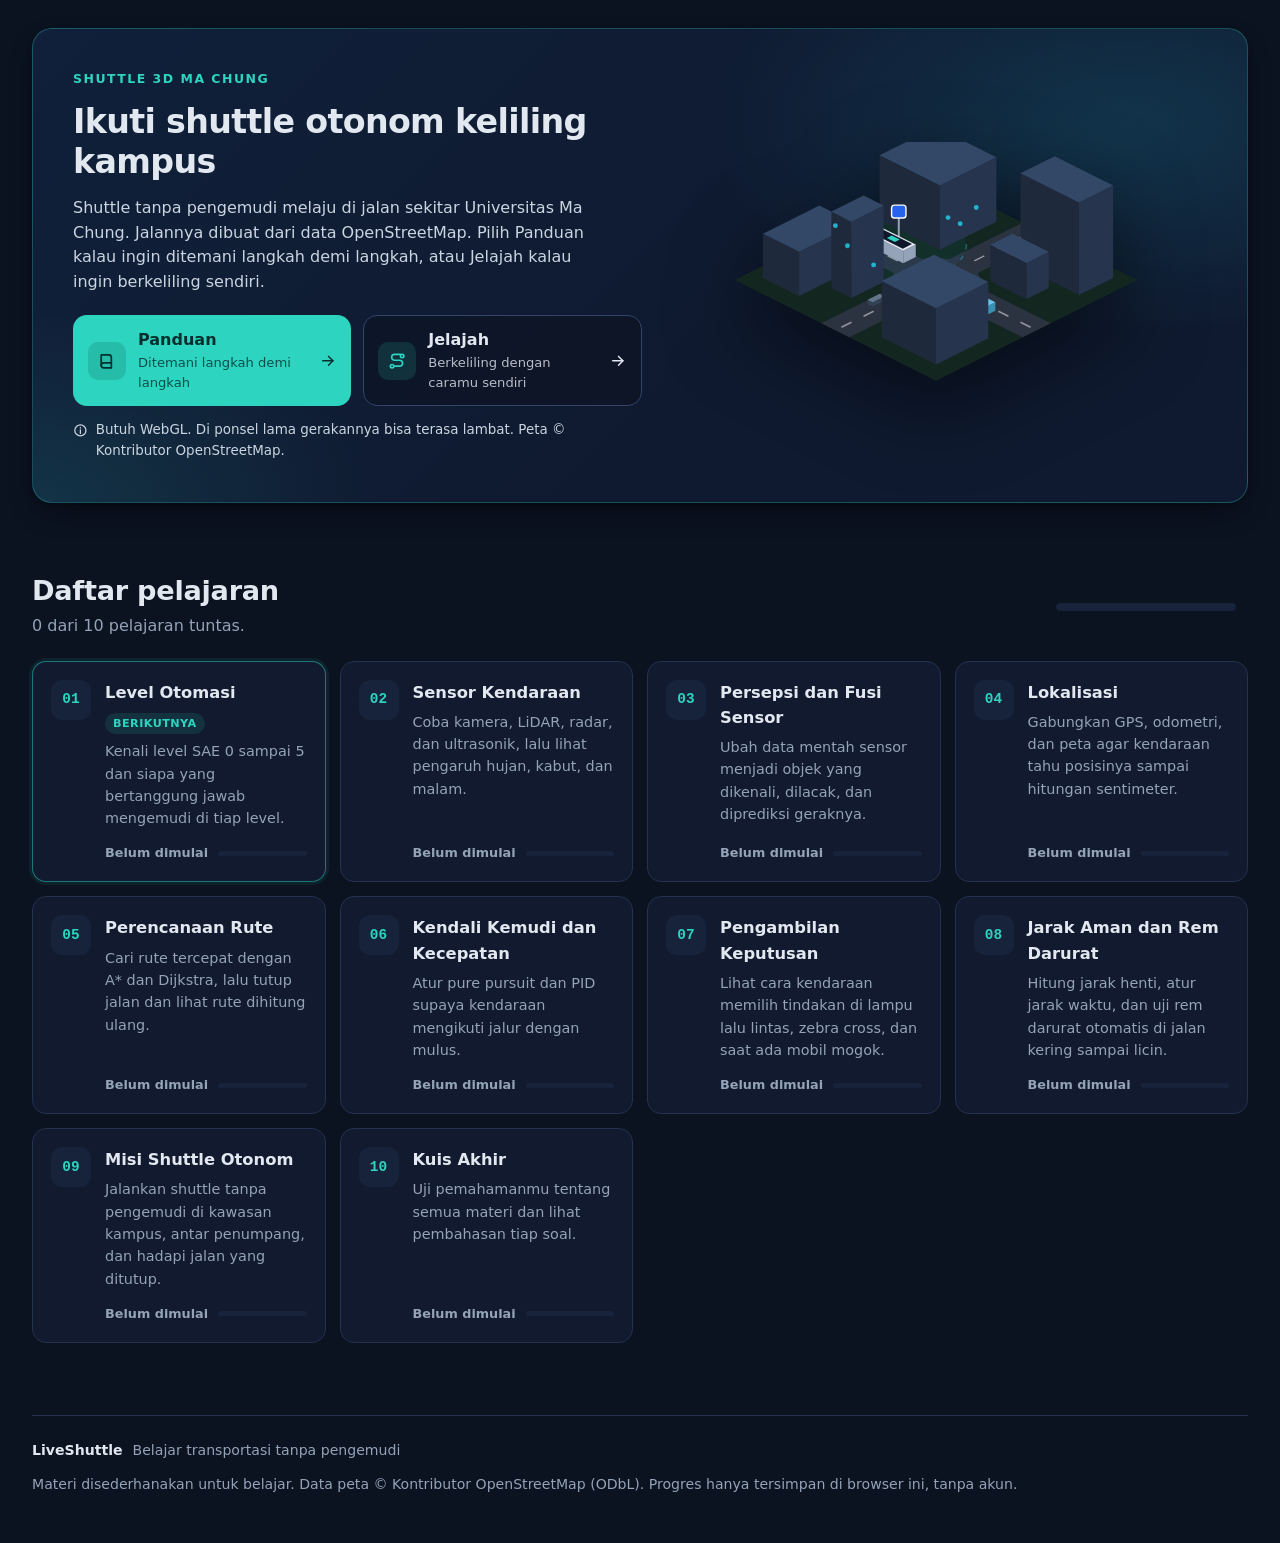
==== commit 5952b6f2: "Ubah menjadi LiveShuttle: shuttle 3D di peta OSM Ma Chung dan pelajaran berlatar Malang Shuttle 3D M" ====
--- a/index.html
+++ b/index.html
@@ -3,8 +3,8 @@
   <head>
     <meta charset="utf-8" />
     <meta name="viewport" content="width=device-width, initial-scale=1, viewport-fit=cover" />
-    <title>SimOtonom · Simulator Kendaraan Otonom</title>
-    <meta name="description" content="Belajar cara mobil tanpa pengemudi melihat, berpikir, dan bergerak lewat simulasi interaktif di browser." />
+    <title>LiveShuttle · Belajar transportasi tanpa pengemudi</title>
+    <meta name="description" content="Pelajari teknologi transportasi tanpa pengemudi, lalu lihat shuttle otonom beraksi di jalanan sekitar Universitas Ma Chung." />
     <meta name="theme-color" content="#0b1220" />
     <meta name="color-scheme" content="dark" />
     <link rel="icon" type="image/svg+xml" href="favicon.svg" />
@@ -17,7 +17,7 @@
     <main class="app-main" id="main" tabindex="-1"></main>
     <div class="toast-region" id="toasts" aria-live="polite"></div>
     <noscript>
-      <div class="noscript">SimOtonom butuh JavaScript. Aktifkan JavaScript di browser kamu lalu muat ulang halaman ini.</div>
+      <div class="noscript">LiveShuttle butuh JavaScript. Aktifkan JavaScript di browser kamu, lalu muat ulang halaman ini.</div>
     </noscript>
   </body>
 </html>
--- a/css/style.css
+++ b/css/style.css
@@ -1,4 +1,4 @@
-/* SimOtonom: gaya bersama untuk seluruh situs.
+/* LiveShuttle: gaya bersama untuk seluruh situs.
    Tema gelap bergaya ruang kendali. Variabel di :root dipakai semua halaman dan pelajaran. */
 
 :root {
@@ -612,10 +612,10 @@
 }
 
 .hero-title {
-  font-size: clamp(2rem, 4.2vw, 3.3rem);
+  font-size: clamp(1.75rem, 3.3vw, 2.65rem);
   font-weight: 800;
-  line-height: 1.08;
-  letter-spacing: -0.03em;
+  line-height: 1.12;
+  letter-spacing: -0.025em;
   text-wrap: balance;
 }
 
@@ -688,6 +688,13 @@
   position: relative;
   aspect-ratio: 16 / 10.5;
   background: #13261f;
+}
+
+.ambient-note {
+  margin-top: 8px;
+  color: var(--muted);
+  font-size: 0.8rem;
+  text-align: right;
 }
 
 .about {
@@ -1376,15 +1383,21 @@
   color: var(--ok);
 }
 
+/* Lencana Dijeda di pojok kanan atas panggung, supaya tidak menutupi panel hasil di bagian bawah
+   atau atribusi peta di pojok kanan bawah. Tinggi tetap: bila pelajaran lama masih mengatur
+   `bottom`, lencana tetap di atas dan tidak memanjang. Bila chip HUD sampai ke pojok kanan,
+   lesson-page.js mengisi --stage-badge-auto supaya lencana turun di bawah chip itu.
+   Pelajaran boleh menggeser sendiri dengan --stage-badge-top. */
 .stage-badge {
   position: absolute;
+  top: var(--stage-badge-top, var(--stage-badge-auto, 10px));
   right: 10px;
-  bottom: 10px;
   z-index: 3;
   display: inline-flex;
   align-items: center;
   gap: 6px;
-  padding: 6px 12px;
+  height: 30px;
+  padding: 0 12px;
   border-radius: 999px;
   background: rgba(245, 158, 11, 0.16);
   border: 1px solid rgba(245, 158, 11, 0.45);
@@ -1524,7 +1537,7 @@
 
 .step-dots {
   display: flex;
-  gap: 2px;
+  gap: 0;
   margin: 0;
   padding: 0;
   list-style: none;
@@ -1532,8 +1545,8 @@
 
 .step-dot {
   position: relative;
-  width: 22px;
-  height: 28px;
+  width: 26px;
+  height: 40px;
   padding: 0;
   border: 0;
   background: none;
@@ -1894,7 +1907,7 @@
   margin-top: 10px;
 }
 
-/* ---------- simulator 3D ---------- */
+/* ---------- Shuttle 3D Ma Chung ---------- */
 
 .sim3d-host {
   position: relative;
@@ -1989,7 +2002,7 @@
 .ctl-slider input[type='range'] {
   --fill: 50%;
   width: 100%;
-  height: 28px;
+  height: 40px;
   margin: 0;
   background: transparent;
   cursor: pointer;
@@ -2152,7 +2165,7 @@
   gap: 6px;
   flex: 1 1 auto;
   min-width: 0;
-  min-height: 34px;
+  min-height: 40px;
   padding: 0 6px;
   border: 0;
   border-radius: 9px;
@@ -2420,8 +2433,8 @@
   background: #16223c;
   box-shadow: 0 18px 40px -12px rgba(0, 0, 0, 0.7);
   font-size: 0.92rem;
-  pointer-events: auto;
-  cursor: pointer;
+  /* klik tembus ke kontrol di bawahnya, toast hilang sendiri */
+  pointer-events: none;
   animation: toast-in 0.25s ease;
 }
 
@@ -2505,6 +2518,13 @@
   100% {
     transform: scale(1);
     box-shadow: 0 0 0 0 rgba(34, 197, 94, 0);
+  }
+}
+
+/* layar sentuh: titik langkah selebar 40 px supaya mudah diketuk */
+@media (pointer: coarse) {
+  .step-dot {
+    width: 40px;
   }
 }
 
